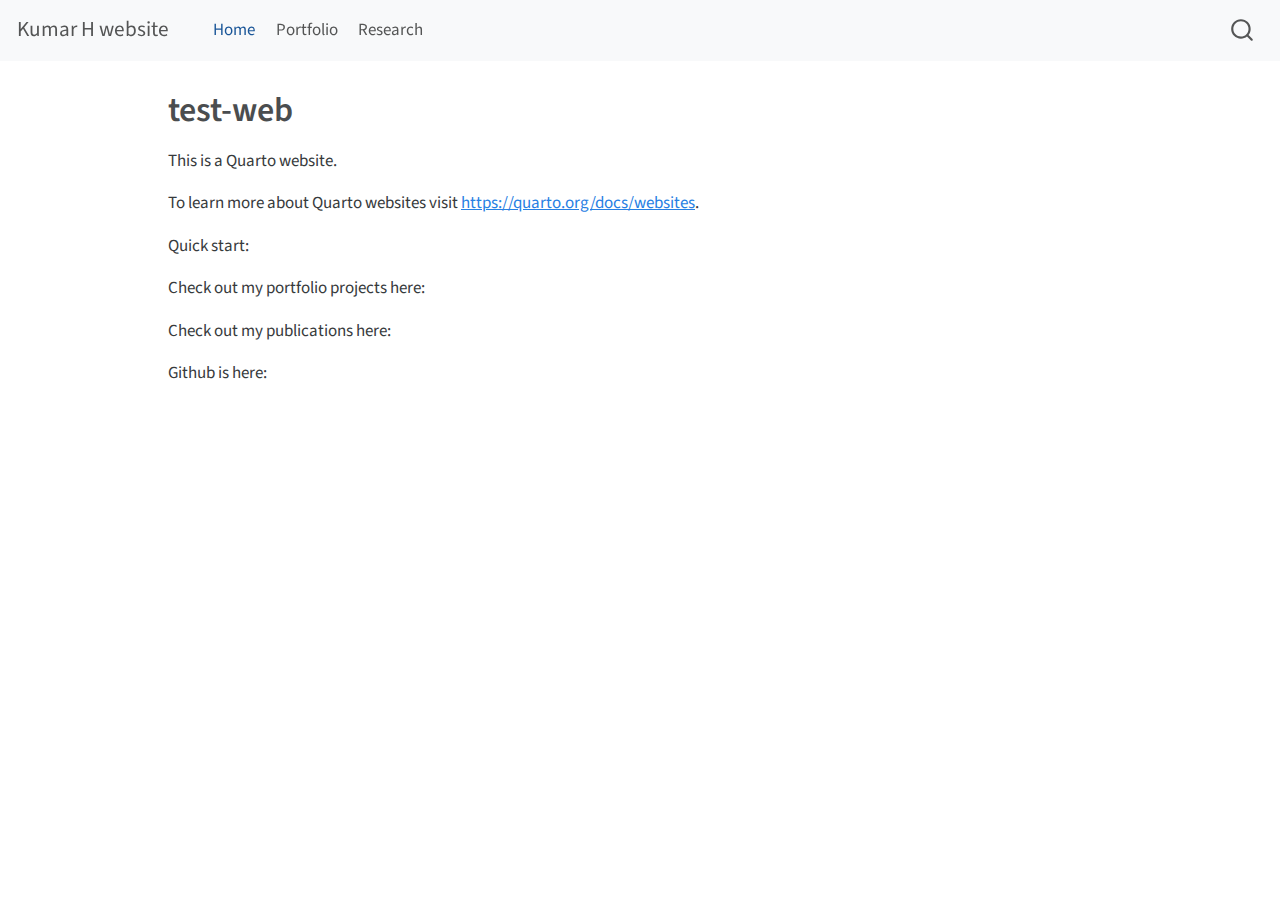
==== docs/index.html @ ef05bf2e "initial commit" ====
<!DOCTYPE html>
<html xmlns="http://www.w3.org/1999/xhtml" lang="en" xml:lang="en"><head>

<meta charset="utf-8">
<meta name="generator" content="quarto-1.3.433">

<meta name="viewport" content="width=device-width, initial-scale=1.0, user-scalable=yes">


<title>Kumar H website - test-web</title>
<style>
code{white-space: pre-wrap;}
span.smallcaps{font-variant: small-caps;}
div.columns{display: flex; gap: min(4vw, 1.5em);}
div.column{flex: auto; overflow-x: auto;}
div.hanging-indent{margin-left: 1.5em; text-indent: -1.5em;}
ul.task-list{list-style: none;}
ul.task-list li input[type="checkbox"] {
  width: 0.8em;
  margin: 0 0.8em 0.2em -1em; /* quarto-specific, see https://github.com/quarto-dev/quarto-cli/issues/4556 */ 
  vertical-align: middle;
}
</style>


<script src="site_libs/quarto-nav/quarto-nav.js"></script>
<script src="site_libs/quarto-nav/headroom.min.js"></script>
<script src="site_libs/clipboard/clipboard.min.js"></script>
<script src="site_libs/quarto-search/autocomplete.umd.js"></script>
<script src="site_libs/quarto-search/fuse.min.js"></script>
<script src="site_libs/quarto-search/quarto-search.js"></script>
<meta name="quarto:offset" content="./">
<script src="site_libs/quarto-html/quarto.js"></script>
<script src="site_libs/quarto-html/popper.min.js"></script>
<script src="site_libs/quarto-html/tippy.umd.min.js"></script>
<script src="site_libs/quarto-html/anchor.min.js"></script>
<link href="site_libs/quarto-html/tippy.css" rel="stylesheet">
<link href="site_libs/quarto-html/quarto-syntax-highlighting.css" rel="stylesheet" id="quarto-text-highlighting-styles">
<script src="site_libs/bootstrap/bootstrap.min.js"></script>
<link href="site_libs/bootstrap/bootstrap-icons.css" rel="stylesheet">
<link href="site_libs/bootstrap/bootstrap.min.css" rel="stylesheet" id="quarto-bootstrap" data-mode="light">
<script id="quarto-search-options" type="application/json">{
  "location": "navbar",
  "copy-button": false,
  "collapse-after": 3,
  "panel-placement": "end",
  "type": "overlay",
  "limit": 20,
  "language": {
    "search-no-results-text": "No results",
    "search-matching-documents-text": "matching documents",
    "search-copy-link-title": "Copy link to search",
    "search-hide-matches-text": "Hide additional matches",
    "search-more-match-text": "more match in this document",
    "search-more-matches-text": "more matches in this document",
    "search-clear-button-title": "Clear",
    "search-detached-cancel-button-title": "Cancel",
    "search-submit-button-title": "Submit",
    "search-label": "Search"
  }
}</script>


</head>

<body class="nav-fixed">

<div id="quarto-search-results"></div>
  <header id="quarto-header" class="headroom fixed-top">
    <nav class="navbar navbar-expand-lg navbar-dark ">
      <div class="navbar-container container-fluid">
      <div class="navbar-brand-container">
    <a class="navbar-brand" href="./index.html">
    <span class="navbar-title">Kumar H website</span>
    </a>
  </div>
            <div id="quarto-search" class="" title="Search"></div>
          <button class="navbar-toggler" type="button" data-bs-toggle="collapse" data-bs-target="#navbarCollapse" aria-controls="navbarCollapse" aria-expanded="false" aria-label="Toggle navigation" onclick="if (window.quartoToggleHeadroom) { window.quartoToggleHeadroom(); }">
  <span class="navbar-toggler-icon"></span>
</button>
          <div class="collapse navbar-collapse" id="navbarCollapse">
            <ul class="navbar-nav navbar-nav-scroll me-auto">
  <li class="nav-item">
    <a class="nav-link active" href="./index.html" rel="" target="" aria-current="page">
 <span class="menu-text">Home</span></a>
  </li>  
  <li class="nav-item">
    <a class="nav-link" href="./portfolio.html" rel="" target="">
 <span class="menu-text">Portfolio</span></a>
  </li>  
  <li class="nav-item">
    <a class="nav-link" href="./research.html" rel="" target="">
 <span class="menu-text">Research</span></a>
  </li>  
</ul>
            <div class="quarto-navbar-tools ms-auto">
</div>
          </div> <!-- /navcollapse -->
      </div> <!-- /container-fluid -->
    </nav>
</header>
<!-- content -->
<div id="quarto-content" class="quarto-container page-columns page-rows-contents page-layout-article page-navbar">
<!-- sidebar -->
<!-- margin-sidebar -->
    <div id="quarto-margin-sidebar" class="sidebar margin-sidebar">
        
    </div>
<!-- main -->
<main class="content" id="quarto-document-content">

<header id="title-block-header" class="quarto-title-block default">
<div class="quarto-title">
<h1 class="title">test-web</h1>
</div>



<div class="quarto-title-meta">

    
  
    
  </div>
  

</header>

<p>This is a Quarto website.</p>
<p>To learn more about Quarto websites visit <a href="https://quarto.org/docs/websites" class="uri">https://quarto.org/docs/websites</a>.</p>
<p>Quick start:</p>
<p>Check out my portfolio projects here:</p>
<p>Check out my publications here:</p>
<p>Github is here:</p>



</main> <!-- /main -->
<script id="quarto-html-after-body" type="application/javascript">
window.document.addEventListener("DOMContentLoaded", function (event) {
  const toggleBodyColorMode = (bsSheetEl) => {
    const mode = bsSheetEl.getAttribute("data-mode");
    const bodyEl = window.document.querySelector("body");
    if (mode === "dark") {
      bodyEl.classList.add("quarto-dark");
      bodyEl.classList.remove("quarto-light");
    } else {
      bodyEl.classList.add("quarto-light");
      bodyEl.classList.remove("quarto-dark");
    }
  }
  const toggleBodyColorPrimary = () => {
    const bsSheetEl = window.document.querySelector("link#quarto-bootstrap");
    if (bsSheetEl) {
      toggleBodyColorMode(bsSheetEl);
    }
  }
  toggleBodyColorPrimary();  
  const icon = "";
  const anchorJS = new window.AnchorJS();
  anchorJS.options = {
    placement: 'right',
    icon: icon
  };
  anchorJS.add('.anchored');
  const isCodeAnnotation = (el) => {
    for (const clz of el.classList) {
      if (clz.startsWith('code-annotation-')) {                     
        return true;
      }
    }
    return false;
  }
  const clipboard = new window.ClipboardJS('.code-copy-button', {
    text: function(trigger) {
      const codeEl = trigger.previousElementSibling.cloneNode(true);
      for (const childEl of codeEl.children) {
        if (isCodeAnnotation(childEl)) {
          childEl.remove();
        }
      }
      return codeEl.innerText;
    }
  });
  clipboard.on('success', function(e) {
    // button target
    const button = e.trigger;
    // don't keep focus
    button.blur();
    // flash "checked"
    button.classList.add('code-copy-button-checked');
    var currentTitle = button.getAttribute("title");
    button.setAttribute("title", "Copied!");
    let tooltip;
    if (window.bootstrap) {
      button.setAttribute("data-bs-toggle", "tooltip");
      button.setAttribute("data-bs-placement", "left");
      button.setAttribute("data-bs-title", "Copied!");
      tooltip = new bootstrap.Tooltip(button, 
        { trigger: "manual", 
          customClass: "code-copy-button-tooltip",
          offset: [0, -8]});
      tooltip.show();    
    }
    setTimeout(function() {
      if (tooltip) {
        tooltip.hide();
        button.removeAttribute("data-bs-title");
        button.removeAttribute("data-bs-toggle");
        button.removeAttribute("data-bs-placement");
      }
      button.setAttribute("title", currentTitle);
      button.classList.remove('code-copy-button-checked');
    }, 1000);
    // clear code selection
    e.clearSelection();
  });
  function tippyHover(el, contentFn) {
    const config = {
      allowHTML: true,
      content: contentFn,
      maxWidth: 500,
      delay: 100,
      arrow: false,
      appendTo: function(el) {
          return el.parentElement;
      },
      interactive: true,
      interactiveBorder: 10,
      theme: 'quarto',
      placement: 'bottom-start'
    };
    window.tippy(el, config); 
  }
  const noterefs = window.document.querySelectorAll('a[role="doc-noteref"]');
  for (var i=0; i<noterefs.length; i++) {
    const ref = noterefs[i];
    tippyHover(ref, function() {
      // use id or data attribute instead here
      let href = ref.getAttribute('data-footnote-href') || ref.getAttribute('href');
      try { href = new URL(href).hash; } catch {}
      const id = href.replace(/^#\/?/, "");
      const note = window.document.getElementById(id);
      return note.innerHTML;
    });
  }
      let selectedAnnoteEl;
      const selectorForAnnotation = ( cell, annotation) => {
        let cellAttr = 'data-code-cell="' + cell + '"';
        let lineAttr = 'data-code-annotation="' +  annotation + '"';
        const selector = 'span[' + cellAttr + '][' + lineAttr + ']';
        return selector;
      }
      const selectCodeLines = (annoteEl) => {
        const doc = window.document;
        const targetCell = annoteEl.getAttribute("data-target-cell");
        const targetAnnotation = annoteEl.getAttribute("data-target-annotation");
        const annoteSpan = window.document.querySelector(selectorForAnnotation(targetCell, targetAnnotation));
        const lines = annoteSpan.getAttribute("data-code-lines").split(",");
        const lineIds = lines.map((line) => {
          return targetCell + "-" + line;
        })
        let top = null;
        let height = null;
        let parent = null;
        if (lineIds.length > 0) {
            //compute the position of the single el (top and bottom and make a div)
            const el = window.document.getElementById(lineIds[0]);
            top = el.offsetTop;
            height = el.offsetHeight;
            parent = el.parentElement.parentElement;
          if (lineIds.length > 1) {
            const lastEl = window.document.getElementById(lineIds[lineIds.length - 1]);
            const bottom = lastEl.offsetTop + lastEl.offsetHeight;
            height = bottom - top;
          }
          if (top !== null && height !== null && parent !== null) {
            // cook up a div (if necessary) and position it 
            let div = window.document.getElementById("code-annotation-line-highlight");
            if (div === null) {
              div = window.document.createElement("div");
              div.setAttribute("id", "code-annotation-line-highlight");
              div.style.position = 'absolute';
              parent.appendChild(div);
            }
            div.style.top = top - 2 + "px";
            div.style.height = height + 4 + "px";
            let gutterDiv = window.document.getElementById("code-annotation-line-highlight-gutter");
            if (gutterDiv === null) {
              gutterDiv = window.document.createElement("div");
              gutterDiv.setAttribute("id", "code-annotation-line-highlight-gutter");
              gutterDiv.style.position = 'absolute';
              const codeCell = window.document.getElementById(targetCell);
              const gutter = codeCell.querySelector('.code-annotation-gutter');
              gutter.appendChild(gutterDiv);
            }
            gutterDiv.style.top = top - 2 + "px";
            gutterDiv.style.height = height + 4 + "px";
          }
          selectedAnnoteEl = annoteEl;
        }
      };
      const unselectCodeLines = () => {
        const elementsIds = ["code-annotation-line-highlight", "code-annotation-line-highlight-gutter"];
        elementsIds.forEach((elId) => {
          const div = window.document.getElementById(elId);
          if (div) {
            div.remove();
          }
        });
        selectedAnnoteEl = undefined;
      };
      // Attach click handler to the DT
      const annoteDls = window.document.querySelectorAll('dt[data-target-cell]');
      for (const annoteDlNode of annoteDls) {
        annoteDlNode.addEventListener('click', (event) => {
          const clickedEl = event.target;
          if (clickedEl !== selectedAnnoteEl) {
            unselectCodeLines();
            const activeEl = window.document.querySelector('dt[data-target-cell].code-annotation-active');
            if (activeEl) {
              activeEl.classList.remove('code-annotation-active');
            }
            selectCodeLines(clickedEl);
            clickedEl.classList.add('code-annotation-active');
          } else {
            // Unselect the line
            unselectCodeLines();
            clickedEl.classList.remove('code-annotation-active');
          }
        });
      }
  const findCites = (el) => {
    const parentEl = el.parentElement;
    if (parentEl) {
      const cites = parentEl.dataset.cites;
      if (cites) {
        return {
          el,
          cites: cites.split(' ')
        };
      } else {
        return findCites(el.parentElement)
      }
    } else {
      return undefined;
    }
  };
  var bibliorefs = window.document.querySelectorAll('a[role="doc-biblioref"]');
  for (var i=0; i<bibliorefs.length; i++) {
    const ref = bibliorefs[i];
    const citeInfo = findCites(ref);
    if (citeInfo) {
      tippyHover(citeInfo.el, function() {
        var popup = window.document.createElement('div');
        citeInfo.cites.forEach(function(cite) {
          var citeDiv = window.document.createElement('div');
          citeDiv.classList.add('hanging-indent');
          citeDiv.classList.add('csl-entry');
          var biblioDiv = window.document.getElementById('ref-' + cite);
          if (biblioDiv) {
            citeDiv.innerHTML = biblioDiv.innerHTML;
          }
          popup.appendChild(citeDiv);
        });
        return popup.innerHTML;
      });
    }
  }
});
</script>
</div> <!-- /content -->



</body></html>
---- docs/site_libs/quarto-html/tippy.css ----
.tippy-box[data-animation=fade][data-state=hidden]{opacity:0}[data-tippy-root]{max-width:calc(100vw - 10px)}.tippy-box{position:relative;background-color:#333;color:#fff;border-radius:4px;font-size:14px;line-height:1.4;white-space:normal;outline:0;transition-property:transform,visibility,opacity}.tippy-box[data-placement^=top]>.tippy-arrow{bottom:0}.tippy-box[data-placement^=top]>.tippy-arrow:before{bottom:-7px;left:0;border-width:8px 8px 0;border-top-color:initial;transform-origin:center top}.tippy-box[data-placement^=bottom]>.tippy-arrow{top:0}.tippy-box[data-placement^=bottom]>.tippy-arrow:before{top:-7px;left:0;border-width:0 8px 8px;border-bottom-color:initial;transform-origin:center bottom}.tippy-box[data-placement^=left]>.tippy-arrow{right:0}.tippy-box[data-placement^=left]>.tippy-arrow:before{border-width:8px 0 8px 8px;border-left-color:initial;right:-7px;transform-origin:center left}.tippy-box[data-placement^=right]>.tippy-arrow{left:0}.tippy-box[data-placement^=right]>.tippy-arrow:before{left:-7px;border-width:8px 8px 8px 0;border-right-color:initial;transform-origin:center right}.tippy-box[data-inertia][data-state=visible]{transition-timing-function:cubic-bezier(.54,1.5,.38,1.11)}.tippy-arrow{width:16px;height:16px;color:#333}.tippy-arrow:before{content:"";position:absolute;border-color:transparent;border-style:solid}.tippy-content{position:relative;padding:5px 9px;z-index:1}
---- docs/site_libs/quarto-html/quarto-syntax-highlighting.css ----
/* quarto syntax highlight colors */
:root {
  --quarto-hl-ot-color: #003B4F;
  --quarto-hl-at-color: #657422;
  --quarto-hl-ss-color: #20794D;
  --quarto-hl-an-color: #5E5E5E;
  --quarto-hl-fu-color: #4758AB;
  --quarto-hl-st-color: #20794D;
  --quarto-hl-cf-color: #003B4F;
  --quarto-hl-op-color: #5E5E5E;
  --quarto-hl-er-color: #AD0000;
  --quarto-hl-bn-color: #AD0000;
  --quarto-hl-al-color: #AD0000;
  --quarto-hl-va-color: #111111;
  --quarto-hl-bu-color: inherit;
  --quarto-hl-ex-color: inherit;
  --quarto-hl-pp-color: #AD0000;
  --quarto-hl-in-color: #5E5E5E;
  --quarto-hl-vs-color: #20794D;
  --quarto-hl-wa-color: #5E5E5E;
  --quarto-hl-do-color: #5E5E5E;
  --quarto-hl-im-color: #00769E;
  --quarto-hl-ch-color: #20794D;
  --quarto-hl-dt-color: #AD0000;
  --quarto-hl-fl-color: #AD0000;
  --quarto-hl-co-color: #5E5E5E;
  --quarto-hl-cv-color: #5E5E5E;
  --quarto-hl-cn-color: #8f5902;
  --quarto-hl-sc-color: #5E5E5E;
  --quarto-hl-dv-color: #AD0000;
  --quarto-hl-kw-color: #003B4F;
}

/* other quarto variables */
:root {
  --quarto-font-monospace: SFMono-Regular, Menlo, Monaco, Consolas, "Liberation Mono", "Courier New", monospace;
}

pre > code.sourceCode > span {
  color: #003B4F;
}

code span {
  color: #003B4F;
}

code.sourceCode > span {
  color: #003B4F;
}

div.sourceCode,
div.sourceCode pre.sourceCode {
  color: #003B4F;
}

code span.ot {
  color: #003B4F;
  font-style: inherit;
}

code span.at {
  color: #657422;
  font-style: inherit;
}

code span.ss {
  color: #20794D;
  font-style: inherit;
}

code span.an {
  color: #5E5E5E;
  font-style: inherit;
}

code span.fu {
  color: #4758AB;
  font-style: inherit;
}

code span.st {
  color: #20794D;
  font-style: inherit;
}

code span.cf {
  color: #003B4F;
  font-style: inherit;
}

code span.op {
  color: #5E5E5E;
  font-style: inherit;
}

code span.er {
  color: #AD0000;
  font-style: inherit;
}

code span.bn {
  color: #AD0000;
  font-style: inherit;
}

code span.al {
  color: #AD0000;
  font-style: inherit;
}

code span.va {
  color: #111111;
  font-style: inherit;
}

code span.bu {
  font-style: inherit;
}

code span.ex {
  font-style: inherit;
}

code span.pp {
  color: #AD0000;
  font-style: inherit;
}

code span.in {
  color: #5E5E5E;
  font-style: inherit;
}

code span.vs {
  color: #20794D;
  font-style: inherit;
}

code span.wa {
  color: #5E5E5E;
  font-style: italic;
}

code span.do {
  color: #5E5E5E;
  font-style: italic;
}

code span.im {
  color: #00769E;
  font-style: inherit;
}

code span.ch {
  color: #20794D;
  font-style: inherit;
}

code span.dt {
  color: #AD0000;
  font-style: inherit;
}

code span.fl {
  color: #AD0000;
  font-style: inherit;
}

code span.co {
  color: #5E5E5E;
  font-style: inherit;
}

code span.cv {
  color: #5E5E5E;
  font-style: italic;
}

code span.cn {
  color: #8f5902;
  font-style: inherit;
}

code span.sc {
  color: #5E5E5E;
  font-style: inherit;
}

code span.dv {
  color: #AD0000;
  font-style: inherit;
}

code span.kw {
  color: #003B4F;
  font-style: inherit;
}

.prevent-inlining {
  content: "</";
}

/*# sourceMappingURL=debc5d5d77c3f9108843748ff7464032.css.map */
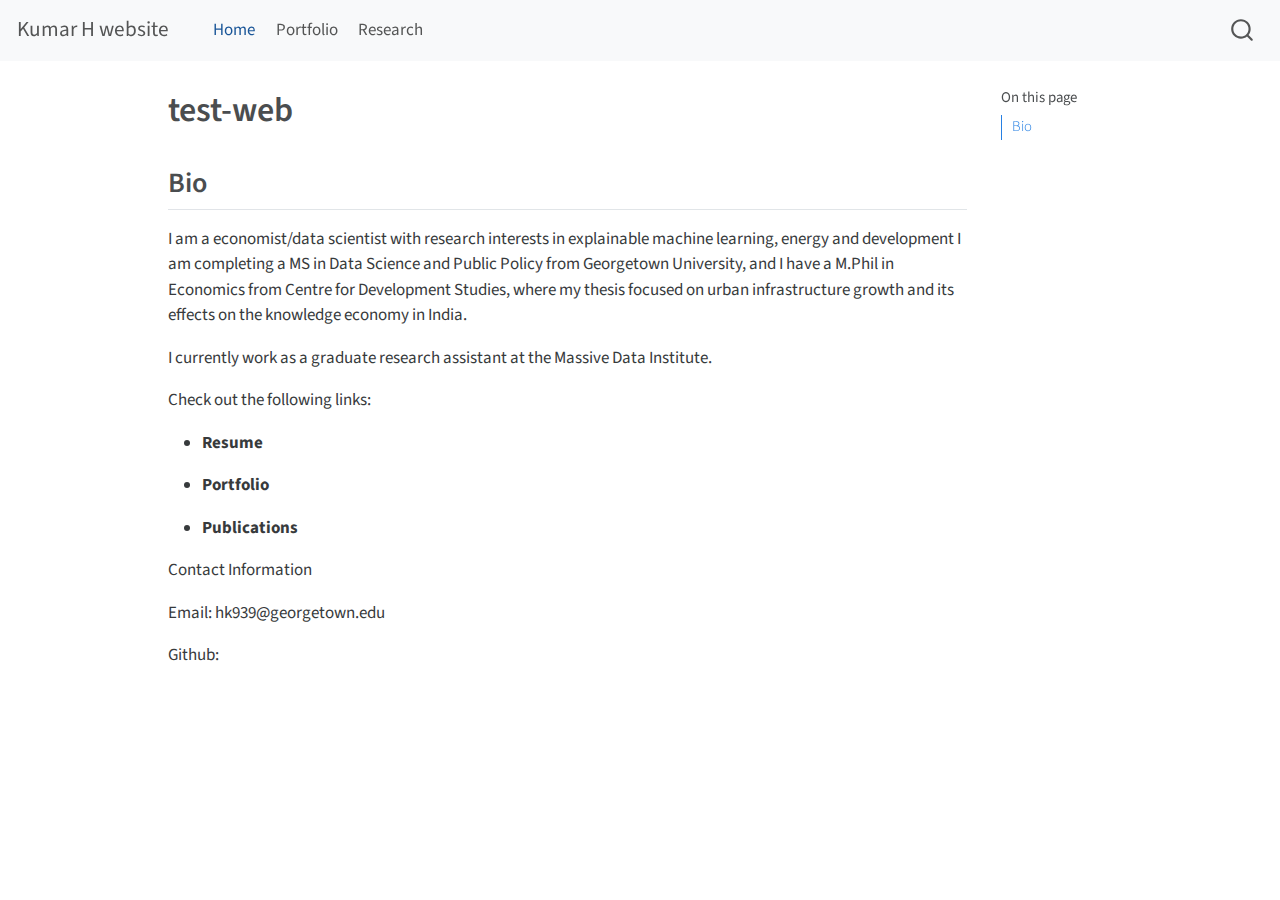
==== commit a3caa64b: "swapped projects" ====
--- a/docs/index.html
+++ b/docs/index.html
@@ -104,7 +104,13 @@
 <!-- sidebar -->
 <!-- margin-sidebar -->
     <div id="quarto-margin-sidebar" class="sidebar margin-sidebar">
-        
+        <nav id="TOC" role="doc-toc" class="toc-active">
+    <h2 id="toc-title">On this page</h2>
+   
+  <ul>
+  <li><a href="#bio" id="toc-bio" class="nav-link active" data-scroll-target="#bio">Bio</a></li>
+  </ul>
+</nav>
     </div>
 <!-- main -->
 <main class="content" id="quarto-document-content">
@@ -126,14 +132,22 @@
 
 </header>
 
-<p>This is a Quarto website.</p>
-<p>To learn more about Quarto websites visit <a href="https://quarto.org/docs/websites" class="uri">https://quarto.org/docs/websites</a>.</p>
-<p>Quick start:</p>
-<p>Check out my portfolio projects here:</p>
-<p>Check out my publications here:</p>
-<p>Github is here:</p>
-
-
+<section id="bio" class="level2">
+<h2 class="anchored" data-anchor-id="bio">Bio</h2>
+<p>I am a economist/data scientist with research interests in explainable machine learning, energy and development I am completing a MS in Data Science and Public Policy from Georgetown University, and I have a M.Phil in Economics from Centre for Development Studies, where my thesis focused on urban infrastructure growth and its effects on the knowledge economy in India.</p>
+<p>I currently work as a graduate research assistant at the Massive Data Institute.</p>
+<p>Check out the following links:</p>
+<ul>
+<li><p><strong>Resume</strong></p></li>
+<li><p><strong>Portfolio</strong></p></li>
+<li><p><strong>Publications</strong></p></li>
+</ul>
+<p>Contact Information</p>
+<p>Email: hk939@georgetown.edu</p>
+<p>Github:</p>
+
+
+</section>
 
 </main> <!-- /main -->
 <script id="quarto-html-after-body" type="application/javascript">
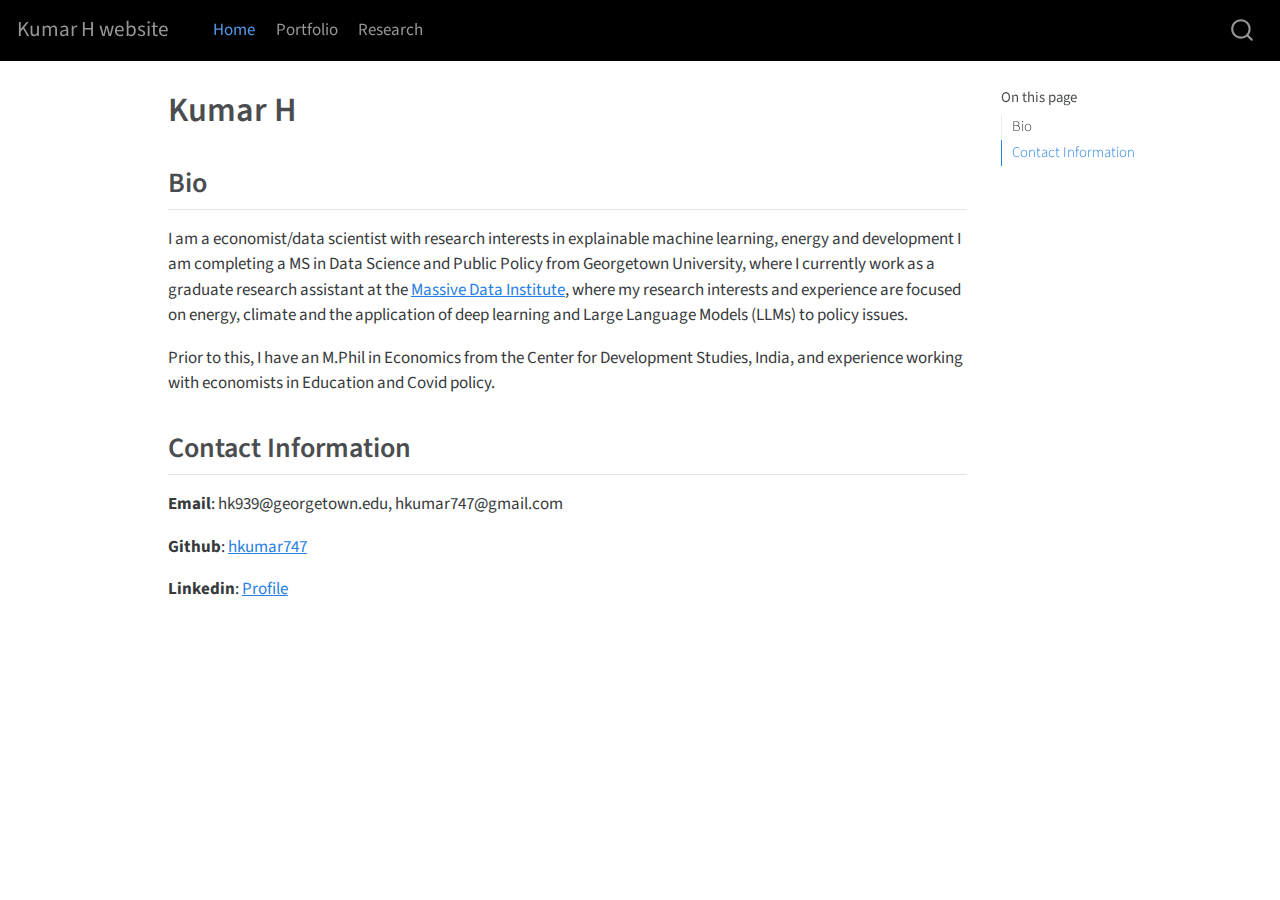
==== commit fb8c320a: "major update" ====
--- a/docs/index.html
+++ b/docs/index.html
@@ -7,7 +7,7 @@
 <meta name="viewport" content="width=device-width, initial-scale=1.0, user-scalable=yes">
 
 
-<title>Kumar H website - test-web</title>
+<title>Kumar H website - Kumar H</title>
 <style>
 code{white-space: pre-wrap;}
 span.smallcaps{font-variant: small-caps;}
@@ -109,6 +109,7 @@
    
   <ul>
   <li><a href="#bio" id="toc-bio" class="nav-link active" data-scroll-target="#bio">Bio</a></li>
+  <li><a href="#contact-information" id="toc-contact-information" class="nav-link" data-scroll-target="#contact-information">Contact Information</a></li>
   </ul>
 </nav>
     </div>
@@ -117,7 +118,7 @@
 
 <header id="title-block-header" class="quarto-title-block default">
 <div class="quarto-title">
-<h1 class="title">test-web</h1>
+<h1 class="title">Kumar H</h1>
 </div>
 
 
@@ -134,17 +135,14 @@
 
 <section id="bio" class="level2">
 <h2 class="anchored" data-anchor-id="bio">Bio</h2>
-<p>I am a economist/data scientist with research interests in explainable machine learning, energy and development I am completing a MS in Data Science and Public Policy from Georgetown University, and I have a M.Phil in Economics from Centre for Development Studies, where my thesis focused on urban infrastructure growth and its effects on the knowledge economy in India.</p>
-<p>I currently work as a graduate research assistant at the Massive Data Institute.</p>
-<p>Check out the following links:</p>
-<ul>
-<li><p><strong>Resume</strong></p></li>
-<li><p><strong>Portfolio</strong></p></li>
-<li><p><strong>Publications</strong></p></li>
-</ul>
-<p>Contact Information</p>
-<p>Email: hk939@georgetown.edu</p>
-<p>Github:</p>
+<p>I am a economist/data scientist with research interests in explainable machine learning, energy and development I am completing a MS in Data Science and Public Policy from Georgetown University, where I currently work as a graduate research assistant at the <a href="https://mdi.georgetown.edu/">Massive Data Institute</a>, where my research interests and experience are focused on energy, climate and the application of deep learning and Large Language Models (LLMs) to policy issues.</p>
+<p>Prior to this, I have an M.Phil in Economics from the Center for Development Studies, India, and experience working with economists in Education and Covid policy.</p>
+</section>
+<section id="contact-information" class="level2">
+<h2 class="anchored" data-anchor-id="contact-information">Contact Information</h2>
+<p><strong>Email</strong>: hk939@georgetown.edu, hkumar747@gmail.com</p>
+<p><strong>Github</strong>: <a href="https://github.com/hkumar747">hkumar747</a></p>
+<p><strong>Linkedin</strong>: <a href="https://www.linkedin.com/in/himangshu-kumar/">Profile</a></p>
 
 
 </section>
